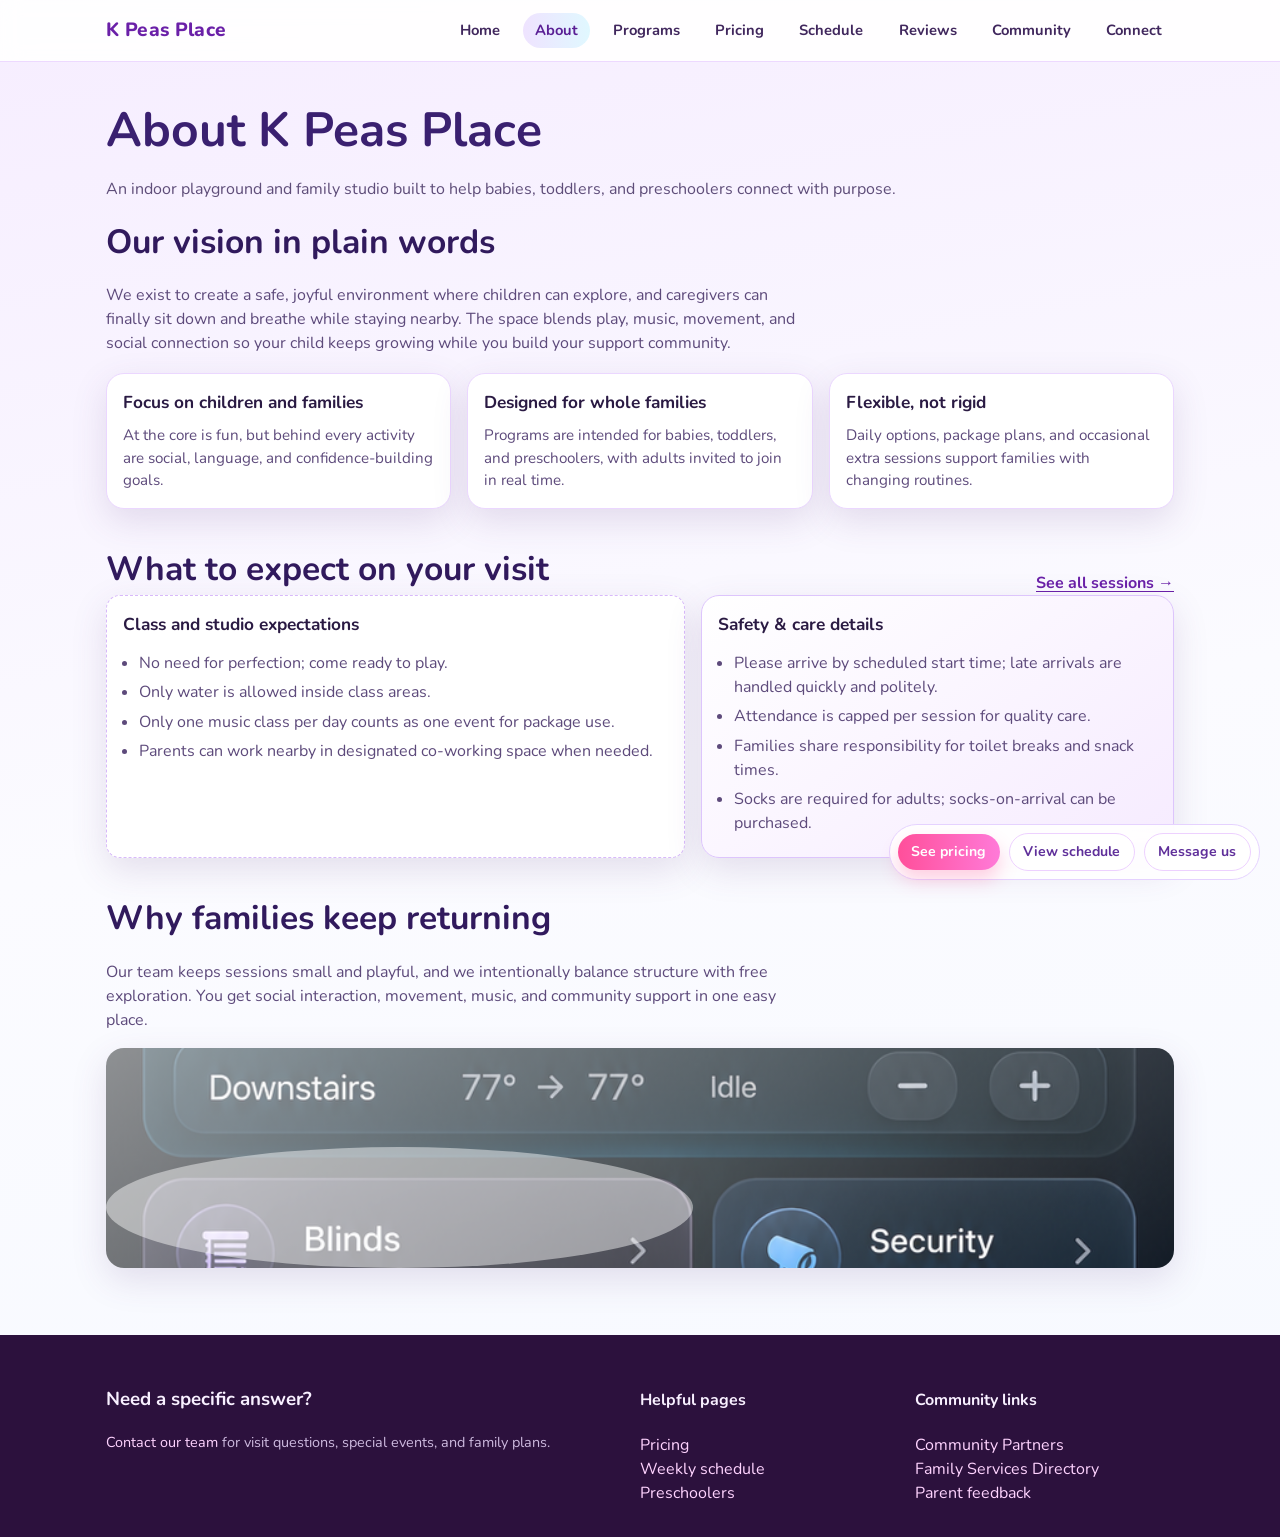
==== about.html @ 3c0518fa "Create redesigned K Peas Place site" ====
<!DOCTYPE html>
<html lang="en">
<head>
  <meta charset="UTF-8" />
  <meta name="viewport" content="width=device-width, initial-scale=1.0" />
  <title>About K Peas Place</title>
  <link rel="preconnect" href="https://fonts.googleapis.com" />
  <link rel="preconnect" href="https://fonts.gstatic.com" crossorigin />
  <link href="https://fonts.googleapis.com/css2?family=Nunito:wght@400;600;700;800&family=Poppins:wght@500;700;800&display=swap" rel="stylesheet" />
  <link rel="stylesheet" href="styles.css" />
</head>
<body>
  <header class="site-header">
    <div class="nav-shell">
      <a class="brand" href="index.html">K Peas Place</a>
      <button id="menu-toggle" class="nav-toggle" type="button" aria-expanded="false" aria-controls="main-nav">Menu</button>
      <nav id="main-nav" class="main-nav" aria-label="Main navigation">
        <ul>
          <li><a href="index.html">Home</a></li>
          <li><a href="about.html" aria-current="page">About</a></li>
          <li><a href="programs.html">Programs</a></li>
          <li><a href="pricing.html">Pricing</a></li>
          <li><a href="programs.html#schedule">Schedule</a></li>
          <li><a href="reviews.html">Reviews</a></li>
          <li><a href="community.html">Community</a></li>
          <li><a href="connect.html">Connect</a></li>
        </ul>
      </nav>
    </div>
  </header>

  <div class="page-head">
    <h1>About K Peas Place</h1>
    <p>An indoor playground and family studio built to help babies, toddlers, and preschoolers connect with purpose.</p>
  </div>

  <main>
    <section class="section">
      <h2>Our vision in plain words</h2>
      <p>
        We exist to create a safe, joyful environment where children can explore, and caregivers can
        finally sit down and breathe while staying nearby. The space blends play, music, movement, and
        social connection so your child keeps growing while you build your support community.
      </p>
      <div class="card-grid">
        <article class="card">
          <h3>Focus on children and families</h3>
          <p>At the core is fun, but behind every activity are social, language, and confidence-building goals.</p>
        </article>
        <article class="card">
          <h3>Designed for whole families</h3>
          <p>Programs are intended for babies, toddlers, and preschoolers, with adults invited to join in real time.</p>
        </article>
        <article class="card">
          <h3>Flexible, not rigid</h3>
          <p>Daily options, package plans, and occasional extra sessions support families with changing routines.</p>
        </article>
      </div>
    </section>

    <section class="section" id="safety">
      <div class="section-title-row">
        <h2>What to expect on your visit</h2>
        <a href="programs.html">See all sessions →</a>
      </div>
      <div class="grid-2">
        <div class="card contact-mini">
          <h3>Class and studio expectations</h3>
          <ul class="benefit-list">
            <li>No need for perfection; come ready to play.</li>
            <li>Only water is allowed inside class areas.</li>
            <li>Only one music class per day counts as one event for package use.</li>
            <li>Parents can work nearby in designated co-working space when needed.</li>
          </ul>
        </div>
        <div class="card form-box">
          <h3>Safety & care details</h3>
          <ul class="benefit-list">
            <li>Please arrive by scheduled start time; late arrivals are handled quickly and politely.</li>
            <li>Attendance is capped per session for quality care.</li>
            <li>Families share responsibility for toilet breaks and snack times.</li>
            <li>Socks are required for adults; socks-on-arrival can be purchased.</li>
          </ul>
        </div>
      </div>
    </section>

    <section class="section">
      <h2>Why families keep returning</h2>
      <p>
        Our team keeps sessions small and playful, and we intentionally balance structure with free exploration.
        You get social interaction, movement, music, and community support in one easy place.
      </p>
      <div class="hero-visual muted"></div>
    </section>
  </main>

  <footer class="site-footer">
    <div class="content">
      <div>
        <h3>Need a specific answer?</h3>
        <p class="footer-note"><a href="connect.html">Contact our team</a> for visit questions, special events, and family plans.</p>
      </div>
      <div>
        <h4>Helpful pages</h4>
        <a href="pricing.html">Pricing</a><br />
        <a href="programs.html#schedule">Weekly schedule</a><br />
        <a href="programs.html#classes">Preschoolers</a>
      </div>
      <div>
        <h4>Community links</h4>
        <a href="community.html">Community Partners</a><br />
        <a href="community.html#community-directory">Family Services Directory</a><br />
        <a href="reviews.html">Parent feedback</a>
      </div>
    </div>
  </footer>

  <script src="script.js"></script>
</body>
</html>
---- styles.css ----
:root {
  --bg: #fbfbff;
  --card: #ffffff;
  --text: #2a1a43;
  --muted: #5d4a7b;
  --purple: #6a20a8;
  --hot-pink: #ff4f9a;
  --orange: #ff7a3d;
  --blue: #5dc0ff;
  --mint: #47d7bc;
  --max-width: 1100px;
  --radius: 18px;
  --shadow: 0 12px 35px rgba(95, 63, 129, 0.15);
}

* { box-sizing: border-box; }

html { scroll-behavior: smooth; }
body {
  margin: 0;
  font-family: "Nunito", "Poppins", "Trebuchet MS", Arial, sans-serif;
  color: var(--text);
  background: linear-gradient(170deg, #f6edff 0%, var(--bg) 50%, #f6f9ff 100%);
  line-height: 1.5;
}

a { color: inherit; }

.site-header {
  position: sticky;
  top: 0;
  z-index: 20;
  backdrop-filter: blur(10px);
  background: rgba(255, 255, 255, 0.9);
  border-bottom: 1px solid #edd9ff;
}

.nav-shell {
  max-width: var(--max-width);
  margin: 0 auto;
  padding: 1rem;
  display: flex;
  align-items: center;
  justify-content: space-between;
  gap: 1rem;
}

.brand {
  text-decoration: none;
  font-weight: 800;
  letter-spacing: 0.02em;
  color: var(--purple);
  font-size: 1.2rem;
}

.main-nav ul {
  display: flex;
  gap: 0.7rem;
  margin: 0;
  padding: 0;
  list-style: none;
  flex-wrap: wrap;
}

.main-nav a {
  text-decoration: none;
  color: #40275d;
  padding: 0.45rem 0.75rem;
  border-radius: 999px;
  font-weight: 700;
  font-size: 0.92rem;
}

.main-nav a:hover,
.main-nav a:focus-visible,
.main-nav a[aria-current="page"] {
  background: linear-gradient(90deg, #efe3ff, #e0f8ff);
  color: #5a1f95;
}

.nav-toggle {
  display: none;
  border: none;
  background: #fff;
  border: 1px solid #d9bfff;
  padding: 0.4rem 0.65rem;
  border-radius: 10px;
}

.hero {
  max-width: var(--max-width);
  margin: 0 auto;
  padding: 3.5rem 1rem 2.2rem;
  display: grid;
  grid-template-columns: 1.05fr 1fr;
  gap: 2rem;
  align-items: center;
}

.hero-copy h1 {
  margin: 0;
  font-size: clamp(2rem, 6vw, 3.6rem);
  line-height: 1.05;
  color: #331b5e;
}

.hero-copy p {
  margin: 1.2rem 0 1.6rem;
  color: var(--muted);
  max-width: 55ch;
  font-size: 1.06rem;
}

.hero-visual {
  min-height: 320px;
  border-radius: var(--radius);
  --hero-surface: url("assets/images/hero-main.png");
  background:
    linear-gradient(145deg, rgba(255, 255, 255, 0.55), rgba(255, 255, 255, 0.05)),
    var(--hero-surface) center / cover no-repeat;
  box-shadow: var(--shadow);
  position: relative;
  overflow: hidden;
}

.hero-visual::after {
  content: "";
  position: absolute;
  left: 0;
  right: 0;
  bottom: 0;
  width: 55%;
  height: 55%;
  border-radius: 50%;
  background: rgba(255, 255, 255, 0.45);
}

.hero-visual.muted {
  min-height: 220px;
}

.hero-actions {
  display: flex;
  flex-wrap: wrap;
  gap: 0.8rem;
  margin-top: 1.2rem;
}

.button {
  text-decoration: none;
  font-weight: 700;
  border-radius: 999px;
  padding: 0.7rem 1rem;
  display: inline-block;
}

.button.primary {
  background: linear-gradient(90deg, var(--hot-pink), #ff7ad8);
  color: #fff;
  box-shadow: 0 10px 18px rgba(255, 85, 151, 0.28);
}

.button.secondary {
  background: #fff;
  color: #5f2f9a;
  border: 1px solid #d9a9ff;
}

.hero-badges {
  margin-top: 1.4rem;
  display: grid;
  gap: 0.7rem;
}

.hero-badges span {
  display: inline-flex;
  align-items: center;
  gap: 0.6rem;
  border-radius: 999px;
  background: linear-gradient(90deg, #fff3fb, #eaf9ff);
  border: 1px solid #efd6ff;
  padding: 0.45rem 0.75rem;
  font-size: 0.9rem;
  width: fit-content;
}

.section {
  max-width: var(--max-width);
  margin: 0 auto;
  padding: 0 1rem 2.2rem;
}

.section h2 {
  margin: 0;
  font-size: clamp(1.5rem, 3vw, 2.1rem);
  color: #311a5d;
}

.section p {
  color: var(--muted);
  max-width: 70ch;
}

.quick-grid,
.card-grid {
  margin-top: 1.1rem;
  display: grid;
  gap: 1rem;
  grid-template-columns: repeat(3, minmax(0, 1fr));
}

.card,
.program-card,
.testimonial,
.faq-card {
  border-radius: var(--radius);
  border: 1px solid #ebd7ff;
  background: var(--card);
  padding: 1rem;
  box-shadow: var(--shadow);
}

.card strong,
.program-card strong {
  color: #3f1c71;
}

.card p,
.program-card p {
  margin: 0.5rem 0 0;
  font-size: 0.95rem;
}

.card h3 {
  margin: 0;
  font-size: 1.08rem;
}

.section-title-row {
  display: flex;
  justify-content: space-between;
  align-items: end;
  gap: 0.8rem;
  flex-wrap: wrap;
}

.section-title-row a {
  font-weight: 700;
  color: var(--purple);
  text-underline-offset: 3px;
}

.price-strip {
  margin-top: 1.3rem;
  padding: 1.1rem;
  border-radius: 14px;
  background: linear-gradient(90deg, #ffe6f4, #e7f5ff);
  border: 1px solid #f4d6f1;
  color: #4f2a88;
  display: grid;
  gap: .55rem;
}

.price-strip strong {
  color: #5a1b84;
}

.page-head {
  padding: 2rem 1rem 1rem;
  max-width: var(--max-width);
  margin: 0 auto;
}

.page-head h1 {
  margin: 0;
  color: #3a2070;
  font-size: clamp(2rem, 4vw, 3rem);
}

.page-head p {
  margin: 0.7rem 0 0;
  color: #5e4d79;
}

.grid-2 {
  display: grid;
  gap: 1rem;
  grid-template-columns: 1.1fr 0.9fr;
}

.benefit-list {
  margin: 0.8rem 0 0;
  padding-left: 1rem;
  color: var(--muted);
}

.benefit-list li {
  margin: 0.35rem 0;
}

.page-grid {
  display: grid;
  gap: 1rem;
  grid-template-columns: repeat(2, minmax(0, 1fr));
}

.program-card h3,
.faq-card h3,
.testimonial h3 {
  margin: 0;
  font-size: 1.05rem;
}

.program-card ul,
.program-card p {
  color: var(--muted);
}

.program-card ul {
  padding-left: 1.2rem;
}

.program-card li {
  margin: 0.4rem 0;
}

.table-shell {
  overflow: auto;
  border-radius: var(--radius);
  border: 1px solid #e4d1ff;
  background: white;
}

table {
  width: 100%;
  border-collapse: collapse;
  font-size: 0.95rem;
}

th, td {
  padding: 0.75rem;
  border-bottom: 1px solid #f1e5ff;
  text-align: left;
}

th {
  background: #f8efff;
  color: #412566;
}

.schedule-note {
  margin-top: .5rem;
  font-size: 0.9rem;
  color: #6a4a89;
}

.form-box {
  background: linear-gradient(145deg, #fff, #f6ebff);
  border: 1px solid #ddc5fc;
}

input, textarea {
  width: 100%;
  border: 1px solid #dac2f3;
  border-radius: 10px;
  padding: 0.65rem;
  margin-top: 0.4rem;
  font: inherit;
}

label {
  display: block;
  margin-bottom: 0.9rem;
  color: #4b2f75;
  font-weight: 600;
}

.site-footer {
  margin-top: 2rem;
  background: #2c113d;
  color: #f8f0ff;
}

.site-footer .content {
  max-width: var(--max-width);
  margin: 0 auto;
  padding: 2rem 1rem;
  display: grid;
  gap: 1rem;
  grid-template-columns: 2fr 1fr 1fr;
}

.site-footer a { color: #ffd4ff; text-decoration: none; }
.site-footer a:hover { text-decoration: underline; }

.floating-quick-actions {
  position: fixed;
  right: 1.25rem;
  bottom: 1.25rem;
  display: flex;
  gap: 0.55rem;
  z-index: 40;
  justify-content: flex-end;
  align-items: center;
  background: rgba(255, 255, 255, 0.9);
  border: 1px solid #e5d2ff;
  border-radius: 999px;
  padding: 0.5rem;
  backdrop-filter: blur(8px);
}

.floating-quick-actions .button {
  margin: 0;
  font-size: 0.88rem;
  padding: 0.48rem 0.85rem;
}

.floating-quick-actions .button.secondary {
  border-color: #edd1ff;
}

.footer-note {
  font-size: 0.9rem;
  color: #cdbadf;
}

@media (max-width: 920px) {
  .main-nav {
    display: none;
    position: absolute;
    right: 1rem;
    top: 68px;
    background: #fff;
    border-radius: 14px;
    padding: 0.7rem;
    box-shadow: var(--shadow);
    border: 1px solid #e8d5ff;
  }

  .main-nav ul {
    flex-direction: column;
    gap: 0.2rem;
    min-width: 190px;
  }

  .nav-toggle {
    display: inline-block;
  }

  .hero { grid-template-columns: 1fr; }
  .hero-visual { min-height: 280px; order: -1; }
  .quick-grid,
  .card-grid,
  .page-grid,
  .grid-2 {
    grid-template-columns: 1fr;
  }

  .site-footer .content { grid-template-columns: 1fr; }
}

.nav-open .main-nav {
  display: block;
}

.summary {
  background: #fff2fc;
  border-left: 4px solid #ff71bf;
  padding: 0.7rem 1rem;
  border-radius: 8px;
  color: #4b2c76;
}

.stacked-grid {
  margin-top: 1rem;
}

.section-cta-gap {
  margin-top: .8rem;
}

.contact-mini,
.content-note {
  background: #fff;
  padding: 1rem;
  border-radius: 14px;
  border: 1px dashed #d8b9fa;
}

.contact-mini .button.primary {
  margin-top: 0.55rem;
}

.cta-inline {
  display: inline-flex;
  align-items: center;
  gap: 0.4rem;
  margin: 0.4rem 0.5rem 0 0;
}

.cta-inline .button {
  margin: 0;
}

@media (max-width: 720px) {
  .floating-quick-actions {
    left: 0.75rem;
    right: 0.75rem;
    justify-content: center;
    border-radius: 14px;
    width: calc(100% - 1.5rem);
  }
}
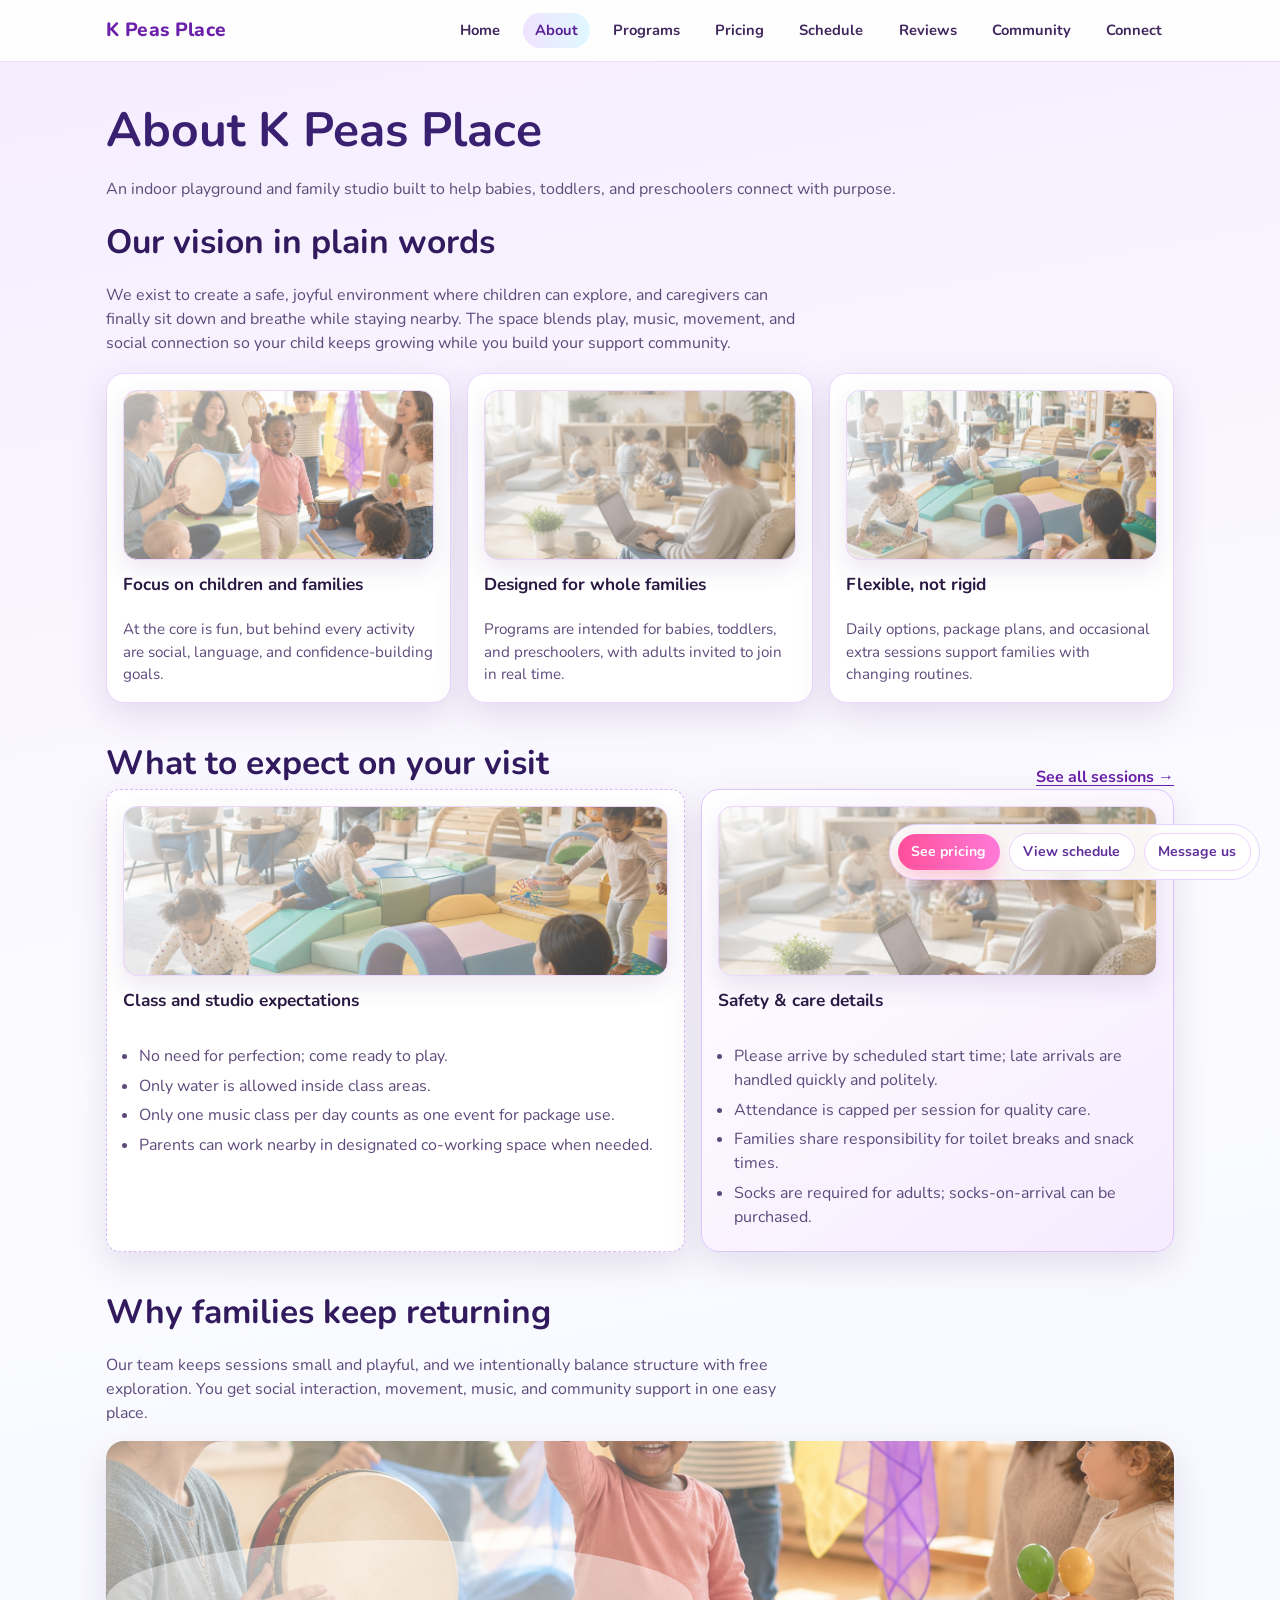
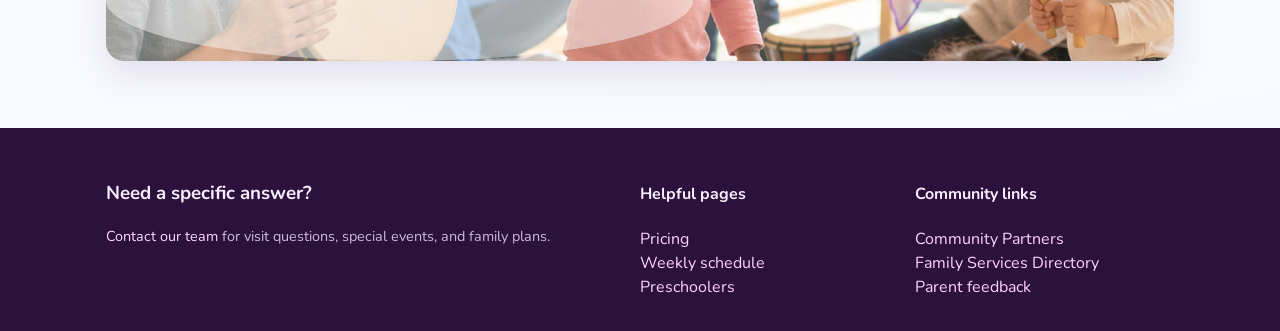
==== commit 1b32d6eb: "Refresh K Peas pages with cleaner structure and generated imagery" ====
--- a/about.html
+++ b/about.html
@@ -43,15 +43,18 @@
         social connection so your child keeps growing while you build your support community.
       </p>
       <div class="card-grid">
-        <article class="card">
+        <article class="card media-card">
+          <div class="media-card-media" style="--media-image:url('assets/images/music-class-tile.png')"></div>
           <h3>Focus on children and families</h3>
           <p>At the core is fun, but behind every activity are social, language, and confidence-building goals.</p>
         </article>
-        <article class="card">
+        <article class="card media-card">
+          <div class="media-card-media" style="--media-image:url('assets/images/coworking-tile.png')"></div>
           <h3>Designed for whole families</h3>
           <p>Programs are intended for babies, toddlers, and preschoolers, with adults invited to join in real time.</p>
         </article>
-        <article class="card">
+        <article class="card media-card">
+          <div class="media-card-media" style="--media-image:url('assets/images/open-play-tile.png')"></div>
           <h3>Flexible, not rigid</h3>
           <p>Daily options, package plans, and occasional extra sessions support families with changing routines.</p>
         </article>
@@ -64,7 +67,8 @@
         <a href="programs.html">See all sessions →</a>
       </div>
       <div class="grid-2">
-        <div class="card contact-mini">
+        <div class="card contact-mini media-card">
+          <div class="media-card-media" style="--media-image:url('assets/images/open-play-tile.png')"></div>
           <h3>Class and studio expectations</h3>
           <ul class="benefit-list">
             <li>No need for perfection; come ready to play.</li>
@@ -73,7 +77,8 @@
             <li>Parents can work nearby in designated co-working space when needed.</li>
           </ul>
         </div>
-        <div class="card form-box">
+        <div class="card form-box media-card">
+          <div class="media-card-media" style="--media-image:url('assets/images/coworking-tile.png')"></div>
           <h3>Safety & care details</h3>
           <ul class="benefit-list">
             <li>Please arrive by scheduled start time; late arrivals are handled quickly and politely.</li>
@@ -91,7 +96,7 @@
         Our team keeps sessions small and playful, and we intentionally balance structure with free exploration.
         You get social interaction, movement, music, and community support in one easy place.
       </p>
-      <div class="hero-visual muted"></div>
+      <div class="hero-visual muted hero-visual--music-class"></div>
     </section>
   </main>
 
--- a/styles.css
+++ b/styles.css
@@ -114,13 +114,29 @@
 .hero-visual {
   min-height: 320px;
   border-radius: var(--radius);
-  --hero-surface: url("assets/images/hero-main.png");
+  --hero-surface: url("assets/images/hero-main-v2.png");
   background:
     linear-gradient(145deg, rgba(255, 255, 255, 0.55), rgba(255, 255, 255, 0.05)),
     var(--hero-surface) center / cover no-repeat;
   box-shadow: var(--shadow);
   position: relative;
   overflow: hidden;
+}
+
+.hero-visual--open-play {
+  --hero-surface: url("assets/images/open-play-tile.png");
+}
+
+.hero-visual--music-class {
+  --hero-surface: url("assets/images/music-class-tile.png");
+}
+
+.hero-visual--birthday {
+  --hero-surface: url("assets/images/birthday-party-tile.png");
+}
+
+.hero-visual--coworking {
+  --hero-surface: url("assets/images/coworking-tile.png");
 }
 
 .hero-visual::after {
@@ -229,6 +245,22 @@
 .program-card p {
   margin: 0.5rem 0 0;
   font-size: 0.95rem;
+}
+
+.media-card {
+  display: flex;
+  flex-direction: column;
+  gap: 0.75rem;
+}
+
+.media-card-media {
+  min-height: 170px;
+  border-radius: 14px;
+  border: 1px solid #ebd7ff;
+  background:
+    linear-gradient(130deg, rgba(255, 255, 255, 0.72), rgba(255, 255, 255, 0.18)),
+    var(--media-image) center / cover no-repeat;
+  box-shadow: 0 10px 24px rgba(95, 63, 129, 0.12);
 }
 
 .card h3 {
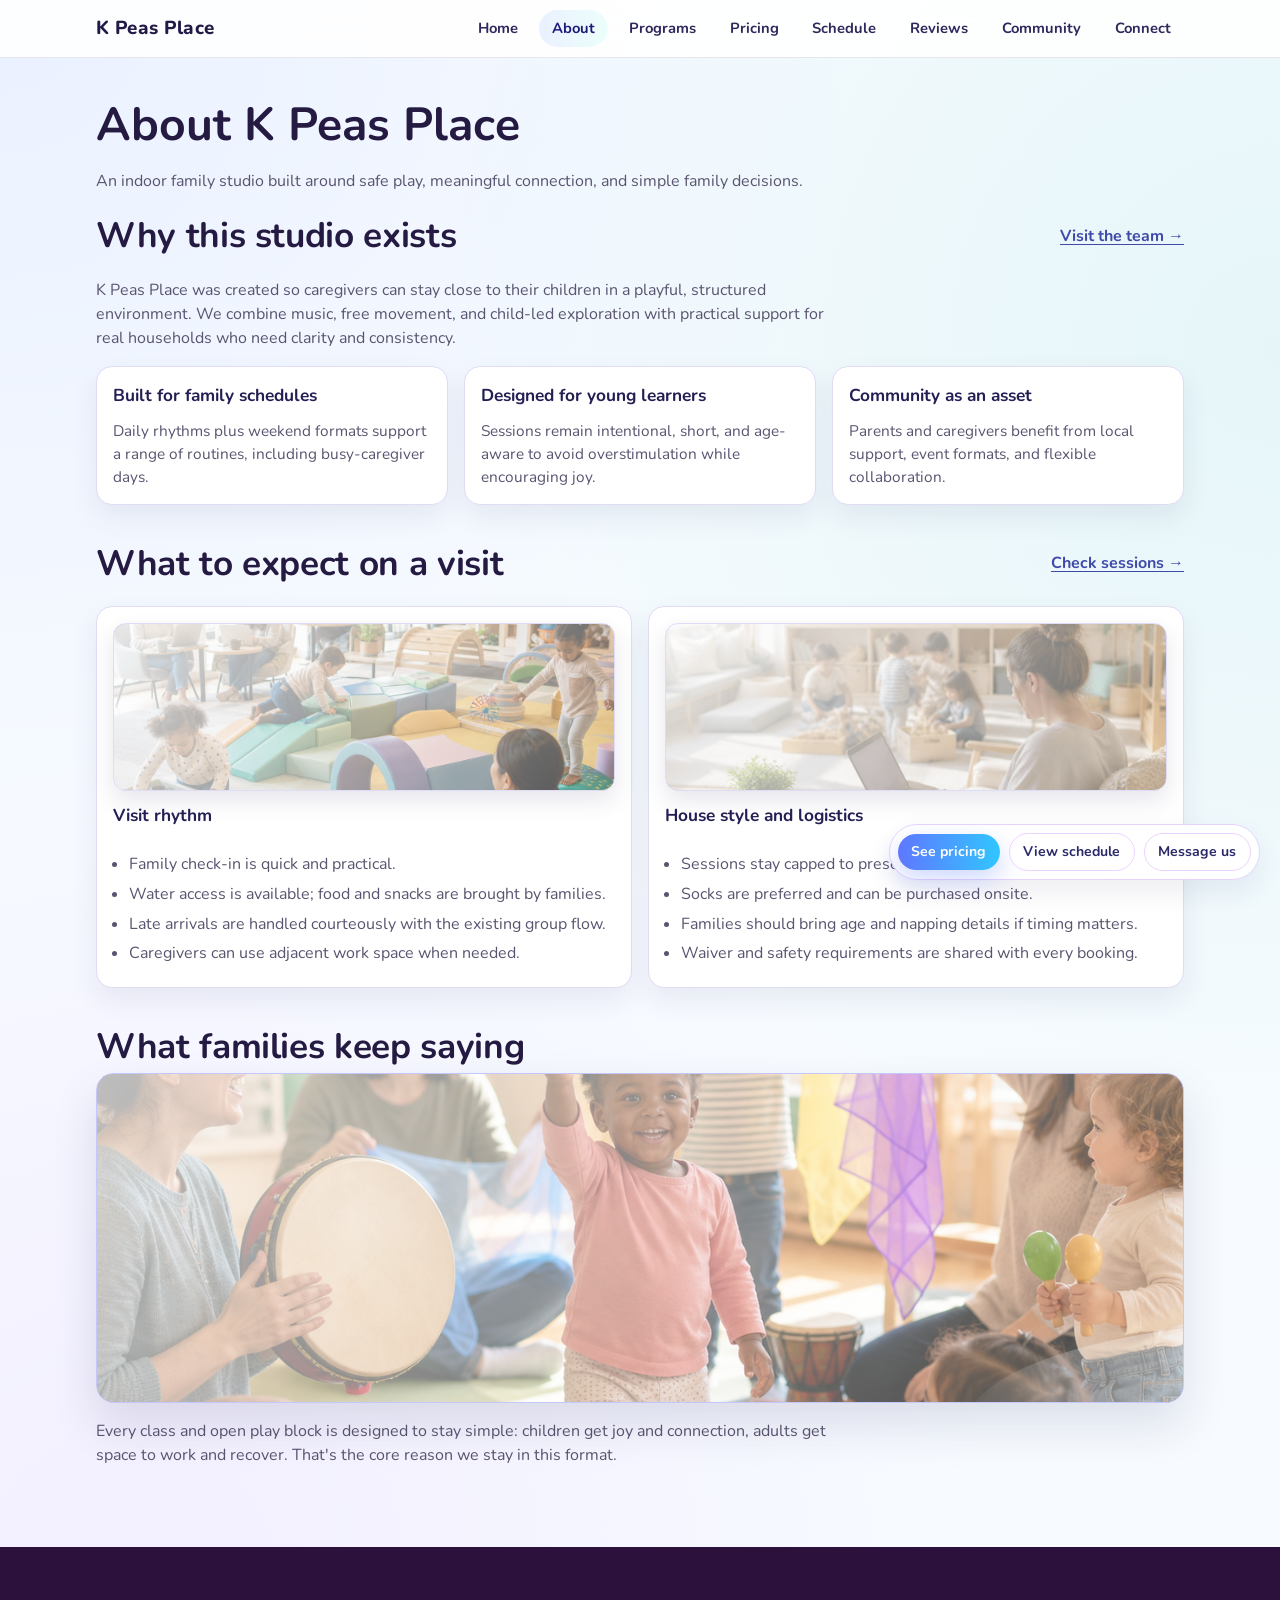
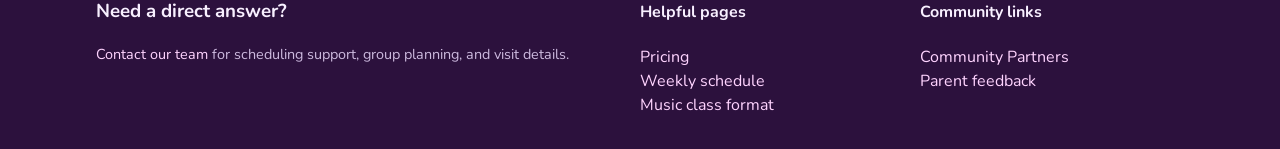
==== commit 7010f13c: "feat: redesign k-peas pages with premium UI and cleaner info hierarchy" ====
--- a/about.html
+++ b/about.html
@@ -31,91 +31,90 @@
 
   <div class="page-head">
     <h1>About K Peas Place</h1>
-    <p>An indoor playground and family studio built to help babies, toddlers, and preschoolers connect with purpose.</p>
+    <p>An indoor family studio built around safe play, meaningful connection, and simple family decisions.</p>
   </div>
 
   <main>
     <section class="section">
-      <h2>Our vision in plain words</h2>
+      <div class="section-title-row">
+        <h2>Why this studio exists</h2>
+        <a href="connect.html">Visit the team →</a>
+      </div>
       <p>
-        We exist to create a safe, joyful environment where children can explore, and caregivers can
-        finally sit down and breathe while staying nearby. The space blends play, music, movement, and
-        social connection so your child keeps growing while you build your support community.
+        K Peas Place was created so caregivers can stay close to their children in a playful,
+        structured environment. We combine music, free movement, and child-led exploration with
+        practical support for real households who need clarity and consistency.
       </p>
-      <div class="card-grid">
-        <article class="card media-card">
-          <div class="media-card-media" style="--media-image:url('assets/images/music-class-tile.png')"></div>
-          <h3>Focus on children and families</h3>
-          <p>At the core is fun, but behind every activity are social, language, and confidence-building goals.</p>
+      <div class="proof-grid">
+        <article class="card">
+          <h3>Built for family schedules</h3>
+          <p>Daily rhythms plus weekend formats support a range of routines, including busy-caregiver days.</p>
         </article>
-        <article class="card media-card">
-          <div class="media-card-media" style="--media-image:url('assets/images/coworking-tile.png')"></div>
-          <h3>Designed for whole families</h3>
-          <p>Programs are intended for babies, toddlers, and preschoolers, with adults invited to join in real time.</p>
+        <article class="card">
+          <h3>Designed for young learners</h3>
+          <p>Sessions remain intentional, short, and age-aware to avoid overstimulation while encouraging joy.</p>
         </article>
-        <article class="card media-card">
-          <div class="media-card-media" style="--media-image:url('assets/images/open-play-tile.png')"></div>
-          <h3>Flexible, not rigid</h3>
-          <p>Daily options, package plans, and occasional extra sessions support families with changing routines.</p>
+        <article class="card">
+          <h3>Community as an asset</h3>
+          <p>Parents and caregivers benefit from local support, event formats, and flexible collaboration.</p>
         </article>
       </div>
     </section>
 
     <section class="section" id="safety">
       <div class="section-title-row">
-        <h2>What to expect on your visit</h2>
-        <a href="programs.html">See all sessions →</a>
+        <h2>What to expect on a visit</h2>
+        <a href="programs.html">Check sessions →</a>
       </div>
       <div class="grid-2">
-        <div class="card contact-mini media-card">
+        <article class="card media-card">
           <div class="media-card-media" style="--media-image:url('assets/images/open-play-tile.png')"></div>
-          <h3>Class and studio expectations</h3>
+          <h3>Visit rhythm</h3>
           <ul class="benefit-list">
-            <li>No need for perfection; come ready to play.</li>
-            <li>Only water is allowed inside class areas.</li>
-            <li>Only one music class per day counts as one event for package use.</li>
-            <li>Parents can work nearby in designated co-working space when needed.</li>
+            <li>Family check-in is quick and practical.</li>
+            <li>Water access is available; food and snacks are brought by families.</li>
+            <li>Late arrivals are handled courteously with the existing group flow.</li>
+            <li>Caregivers can use adjacent work space when needed.</li>
           </ul>
-        </div>
-        <div class="card form-box media-card">
+        </article>
+        <article class="card media-card">
           <div class="media-card-media" style="--media-image:url('assets/images/coworking-tile.png')"></div>
-          <h3>Safety & care details</h3>
+          <h3>House style and logistics</h3>
           <ul class="benefit-list">
-            <li>Please arrive by scheduled start time; late arrivals are handled quickly and politely.</li>
-            <li>Attendance is capped per session for quality care.</li>
-            <li>Families share responsibility for toilet breaks and snack times.</li>
-            <li>Socks are required for adults; socks-on-arrival can be purchased.</li>
+            <li>Sessions stay capped to preserve a calm class environment.</li>
+            <li>Socks are preferred and can be purchased onsite.</li>
+            <li>Families should bring age and napping details if timing matters.</li>
+            <li>Waiver and safety requirements are shared with every booking.</li>
           </ul>
-        </div>
+        </article>
       </div>
     </section>
 
     <section class="section">
-      <h2>Why families keep returning</h2>
+      <h2>What families keep saying</h2>
+      <div class="hero-visual hero-visual--music-class" aria-hidden="true"></div>
       <p>
-        Our team keeps sessions small and playful, and we intentionally balance structure with free exploration.
-        You get social interaction, movement, music, and community support in one easy place.
+        Every class and open play block is designed to stay simple: children get joy and connection,
+        adults get space to work and recover. That's the core reason we stay in this format.
       </p>
-      <div class="hero-visual muted hero-visual--music-class"></div>
     </section>
   </main>
 
   <footer class="site-footer">
     <div class="content">
       <div>
-        <h3>Need a specific answer?</h3>
-        <p class="footer-note"><a href="connect.html">Contact our team</a> for visit questions, special events, and family plans.</p>
+        <h3>Need a direct answer?</h3>
+        <p class="footer-note"><a href="connect.html">Contact our team</a> for scheduling support, group planning, and visit details.</p>
       </div>
       <div>
         <h4>Helpful pages</h4>
         <a href="pricing.html">Pricing</a><br />
         <a href="programs.html#schedule">Weekly schedule</a><br />
-        <a href="programs.html#classes">Preschoolers</a>
+        <a href="programs.html#classes">Music class format</a>
       </div>
       <div>
         <h4>Community links</h4>
         <a href="community.html">Community Partners</a><br />
-        <a href="community.html#community-directory">Family Services Directory</a><br />
         <a href="reviews.html">Parent feedback</a>
       </div>
     </div>
--- a/styles.css
+++ b/styles.css
@@ -1,44 +1,60 @@
 :root {
-  --bg: #fbfbff;
+  --bg: #f7fbff;
   --card: #ffffff;
-  --text: #2a1a43;
-  --muted: #5d4a7b;
-  --purple: #6a20a8;
-  --hot-pink: #ff4f9a;
-  --orange: #ff7a3d;
-  --blue: #5dc0ff;
-  --mint: #47d7bc;
-  --max-width: 1100px;
+  --text: #16122c;
+  --muted: #5a5470;
+  --ink: #251b42;
+  --blue: #4b73ff;
+  --teal: #14b9a8;
+  --sun: #ff9051;
+  --magenta: #bf63ff;
+  --green: #34c58f;
+  --max-width: 1120px;
   --radius: 18px;
-  --shadow: 0 12px 35px rgba(95, 63, 129, 0.15);
-}
-
-* { box-sizing: border-box; }
-
-html { scroll-behavior: smooth; }
+  --shadow-soft: 0 12px 28px rgba(36, 39, 85, 0.08);
+  --shadow-strong: 0 22px 46px rgba(35, 39, 88, 0.13);
+}
+
+* {
+  box-sizing: border-box;
+}
+
+html {
+  scroll-behavior: smooth;
+}
+
 body {
   margin: 0;
-  font-family: "Nunito", "Poppins", "Trebuchet MS", Arial, sans-serif;
+  font-family: "Nunito", "Poppins", "Segoe UI", Arial, sans-serif;
   color: var(--text);
-  background: linear-gradient(170deg, #f6edff 0%, var(--bg) 50%, #f6f9ff 100%);
   line-height: 1.5;
-}
-
-a { color: inherit; }
+  background: radial-gradient(circle at 0% 0%, rgba(80, 116, 255, 0.08), transparent 40%),
+    radial-gradient(circle at 100% 20%, rgba(20, 185, 168, 0.08), transparent 45%),
+    radial-gradient(circle at 10% 90%, rgba(191, 99, 255, 0.08), transparent 45%),
+    var(--bg);
+}
+
+a {
+  color: inherit;
+}
 
 .site-header {
   position: sticky;
   top: 0;
-  z-index: 20;
-  backdrop-filter: blur(10px);
-  background: rgba(255, 255, 255, 0.9);
-  border-bottom: 1px solid #edd9ff;
+  z-index: 80;
+  background: color-mix(in oklab, white 88%, transparent);
+  backdrop-filter: blur(12px);
+  border-bottom: 1px solid rgba(95, 86, 128, 0.15);
+}
+
+.site-header.scrolled {
+  box-shadow: 0 10px 20px rgba(33, 22, 79, 0.08);
 }
 
 .nav-shell {
   max-width: var(--max-width);
   margin: 0 auto;
-  padding: 1rem;
+  padding: 0.9rem 1rem;
   display: flex;
   align-items: center;
   justify-content: space-between;
@@ -49,295 +65,592 @@
   text-decoration: none;
   font-weight: 800;
   letter-spacing: 0.02em;
-  color: var(--purple);
-  font-size: 1.2rem;
+  color: #221a47;
+  font-size: 1.18rem;
+  white-space: nowrap;
 }
 
 .main-nav ul {
   display: flex;
-  gap: 0.7rem;
   margin: 0;
   padding: 0;
   list-style: none;
+  gap: 0.52rem;
   flex-wrap: wrap;
 }
 
 .main-nav a {
   text-decoration: none;
-  color: #40275d;
-  padding: 0.45rem 0.75rem;
+  color: #30285d;
+  padding: 0.52rem 0.8rem;
   border-radius: 999px;
   font-weight: 700;
   font-size: 0.92rem;
+  transition: all 0.2s ease;
 }
 
 .main-nav a:hover,
 .main-nav a:focus-visible,
 .main-nav a[aria-current="page"] {
-  background: linear-gradient(90deg, #efe3ff, #e0f8ff);
-  color: #5a1f95;
+  color: #1f1a7a;
+  background: linear-gradient(92deg, #eaf0ff, #ecfffb);
 }
 
 .nav-toggle {
   display: none;
-  border: none;
-  background: #fff;
-  border: 1px solid #d9bfff;
-  padding: 0.4rem 0.65rem;
+  border: 1px solid #c5ccff;
+  background: white;
   border-radius: 10px;
+  padding: 0.42rem 0.7rem;
+  font-weight: 700;
 }
 
 .hero {
+  margin: 0 auto;
   max-width: var(--max-width);
-  margin: 0 auto;
-  padding: 3.5rem 1rem 2.2rem;
-  display: grid;
-  grid-template-columns: 1.05fr 1fr;
-  gap: 2rem;
+  padding: 2.8rem 1rem 0;
+  display: grid;
+  grid-template-columns: 1.02fr 1fr;
+  gap: 1.8rem;
+  align-items: stretch;
+}
+
+.hero-copy {
+  background: linear-gradient(170deg, rgba(255, 255, 255, 0.7), rgba(255, 255, 255, 0.9));
+  border: 1px solid #e0dff7;
+  border-radius: var(--radius);
+  padding: 1.5rem;
+  box-shadow: var(--shadow-soft);
+}
+
+.eyebrow {
+  display: inline-flex;
   align-items: center;
+  gap: 0.4rem;
+  border-radius: 999px;
+  padding: 0.2rem 0.7rem;
+  font-size: 0.75rem;
+  text-transform: uppercase;
+  letter-spacing: 0.08em;
+  color: #1e6c84;
+  background: #e8fbf8;
+  border: 1px solid #b3efe2;
+  margin: 0 0 0.8rem 0;
 }
 
 .hero-copy h1 {
   margin: 0;
-  font-size: clamp(2rem, 6vw, 3.6rem);
-  line-height: 1.05;
-  color: #331b5e;
+  font-size: clamp(2rem, 5.8vw, 3.4rem);
+  line-height: 1.03;
+  color: var(--ink);
 }
 
 .hero-copy p {
-  margin: 1.2rem 0 1.6rem;
+  margin: 1rem 0 1.3rem;
   color: var(--muted);
-  max-width: 55ch;
-  font-size: 1.06rem;
-}
-
-.hero-visual {
-  min-height: 320px;
-  border-radius: var(--radius);
-  --hero-surface: url("assets/images/hero-main-v2.png");
-  background:
-    linear-gradient(145deg, rgba(255, 255, 255, 0.55), rgba(255, 255, 255, 0.05)),
-    var(--hero-surface) center / cover no-repeat;
-  box-shadow: var(--shadow);
-  position: relative;
-  overflow: hidden;
-}
-
-.hero-visual--open-play {
-  --hero-surface: url("assets/images/open-play-tile.png");
-}
-
-.hero-visual--music-class {
-  --hero-surface: url("assets/images/music-class-tile.png");
-}
-
-.hero-visual--birthday {
-  --hero-surface: url("assets/images/birthday-party-tile.png");
-}
-
-.hero-visual--coworking {
-  --hero-surface: url("assets/images/coworking-tile.png");
-}
-
-.hero-visual::after {
-  content: "";
-  position: absolute;
-  left: 0;
-  right: 0;
-  bottom: 0;
-  width: 55%;
-  height: 55%;
-  border-radius: 50%;
-  background: rgba(255, 255, 255, 0.45);
-}
-
-.hero-visual.muted {
-  min-height: 220px;
+  max-width: 62ch;
+  font-size: 1.04rem;
 }
 
 .hero-actions {
   display: flex;
   flex-wrap: wrap;
-  gap: 0.8rem;
-  margin-top: 1.2rem;
+  gap: 0.75rem;
 }
 
 .button {
   text-decoration: none;
+  display: inline-block;
   font-weight: 700;
   border-radius: 999px;
-  padding: 0.7rem 1rem;
-  display: inline-block;
+  padding: 0.68rem 1rem;
+  transition: transform 0.2s ease, box-shadow 0.2s ease;
 }
 
 .button.primary {
-  background: linear-gradient(90deg, var(--hot-pink), #ff7ad8);
-  color: #fff;
-  box-shadow: 0 10px 18px rgba(255, 85, 151, 0.28);
+  background: linear-gradient(90deg, #5f77ff, #31c6ff);
+  color: white;
+  box-shadow: 0 10px 24px rgba(67, 108, 255, 0.25);
 }
 
 .button.secondary {
+  color: #2a2a6b;
   background: #fff;
-  color: #5f2f9a;
-  border: 1px solid #d9a9ff;
-}
-
-.hero-badges {
-  margin-top: 1.4rem;
-  display: grid;
-  gap: 0.7rem;
-}
-
-.hero-badges span {
-  display: inline-flex;
-  align-items: center;
-  gap: 0.6rem;
-  border-radius: 999px;
-  background: linear-gradient(90deg, #fff3fb, #eaf9ff);
-  border: 1px solid #efd6ff;
-  padding: 0.45rem 0.75rem;
+  border: 1px solid #c5c7f4;
+}
+
+.button:hover,
+.button:focus-visible {
+  transform: translateY(-1px);
+}
+
+.hero-highlight {
+  margin-top: 1rem;
+  display: grid;
+  gap: 0.55rem;
+}
+
+.hero-highlight-item {
+  border: 1px solid #e1ddf8;
+  border-radius: 14px;
+  padding: 0.5rem 0.75rem;
+  background: white;
+  font-size: 0.93rem;
+  color: #3d2f61;
+}
+
+.hero-media-wrap {
+  border-radius: var(--radius);
+  position: relative;
+  display: grid;
+  gap: 0.75rem;
+}
+
+.hero-visual {
+  --hero-surface: url("assets/images/hero-main-v2.png");
+  min-height: 330px;
+  border-radius: var(--radius);
+  border: 1px solid #c4c7fb;
+  background:
+    linear-gradient(130deg, rgba(255, 255, 255, 0.74), rgba(255, 255, 255, 0.25)),
+    var(--hero-surface) center / cover no-repeat;
+  box-shadow: var(--shadow-strong);
+  position: relative;
+  overflow: hidden;
+}
+
+.hero-visual--open-play { --hero-surface: url("assets/images/open-play-tile.png"); }
+.hero-visual--music-class { --hero-surface: url("assets/images/music-class-tile.png"); }
+.hero-visual--birthday { --hero-surface: url("assets/images/birthday-party-tile.png"); }
+.hero-visual--coworking { --hero-surface: url("assets/images/coworking-tile.png"); }
+
+.hero-visual::before {
+  content: "";
+  position: absolute;
+  right: -45%;
+  bottom: -40%;
+  width: 65%;
+  height: 65%;
+  border-radius: 50%;
+  background: radial-gradient(circle, rgba(255, 255, 255, 0.75), rgba(255, 255, 255, 0));
+}
+
+.hero-mini-card {
+  border-radius: 14px;
+  border: 1px solid #d9dafd;
+  background: linear-gradient(145deg, #ffffff, #f4fbff);
+  box-shadow: var(--shadow-soft);
+  padding: 0.85rem 1rem;
+}
+
+.hero-mini-card h3 {
+  margin: 0;
+  font-size: 0.98rem;
+  color: #1f1f63;
+}
+
+.hero-mini-card p {
+  margin: 0.4rem 0 0;
+  color: var(--muted);
   font-size: 0.9rem;
-  width: fit-content;
 }
 
 .section {
   max-width: var(--max-width);
   margin: 0 auto;
-  padding: 0 1rem 2.2rem;
+  padding: 0 1rem 2rem;
 }
 
 .section h2 {
   margin: 0;
-  font-size: clamp(1.5rem, 3vw, 2.1rem);
-  color: #311a5d;
-}
-
+  font-size: clamp(1.65rem, 3vw, 2.2rem);
+  color: var(--ink);
+  letter-spacing: -0.01em;
+}
+
+.section > p,
 .section p {
   color: var(--muted);
-  max-width: 70ch;
-}
-
-.quick-grid,
-.card-grid {
-  margin-top: 1.1rem;
-  display: grid;
-  gap: 1rem;
-  grid-template-columns: repeat(3, minmax(0, 1fr));
-}
-
-.card,
-.program-card,
-.testimonial,
-.faq-card {
-  border-radius: var(--radius);
-  border: 1px solid #ebd7ff;
-  background: var(--card);
-  padding: 1rem;
-  box-shadow: var(--shadow);
-}
-
-.card strong,
-.program-card strong {
-  color: #3f1c71;
-}
-
-.card p,
-.program-card p {
-  margin: 0.5rem 0 0;
-  font-size: 0.95rem;
-}
-
-.media-card {
-  display: flex;
-  flex-direction: column;
-  gap: 0.75rem;
-}
-
-.media-card-media {
-  min-height: 170px;
-  border-radius: 14px;
-  border: 1px solid #ebd7ff;
-  background:
-    linear-gradient(130deg, rgba(255, 255, 255, 0.72), rgba(255, 255, 255, 0.18)),
-    var(--media-image) center / cover no-repeat;
-  box-shadow: 0 10px 24px rgba(95, 63, 129, 0.12);
-}
-
-.card h3 {
-  margin: 0;
-  font-size: 1.08rem;
-}
-
-.section-title-row {
+  max-width: 74ch;
+}
+
+.section-head {
   display: flex;
   justify-content: space-between;
   align-items: end;
   gap: 0.8rem;
   flex-wrap: wrap;
-}
-
-.section-title-row a {
+  margin: 0 0 1rem;
+}
+
+.section-title-row {
+  display: flex;
+  justify-content: space-between;
+  align-items: center;
+  gap: 0.8rem;
+  flex-wrap: wrap;
+  margin-bottom: 1rem;
+}
+
+.section-title-row a,
+.section-head a {
   font-weight: 700;
-  color: var(--purple);
+  color: #3f49a7;
   text-underline-offset: 3px;
 }
 
-.price-strip {
-  margin-top: 1.3rem;
-  padding: 1.1rem;
+.grid-2,
+.page-grid,
+.quick-grid,
+.card-grid,
+.program-grid,
+.proof-grid {
+  display: grid;
+  gap: 1rem;
+  grid-template-columns: repeat(auto-fit, minmax(220px, 1fr));
+}
+
+.card,
+.program-card,
+.testimonial,
+.faq-card,
+.form-box,
+.contact-mini,
+.media-card {
+  border-radius: 16px;
+  border: 1px solid #e0dcf3;
+  background: var(--card);
+  box-shadow: var(--shadow-soft);
+  padding: 1rem;
+}
+
+.card,
+.program-card,
+.testimonial,
+.faq-card {
+  display: flex;
+  flex-direction: column;
+  gap: 0.6rem;
+}
+
+.card h3,
+.program-card h3,
+.faq-card h3,
+.testimonial h3 {
+  margin: 0;
+  color: #231f54;
+  font-size: 1.08rem;
+}
+
+.card p,
+.program-card p,
+.faq-card p,
+.testimonial p {
+  margin: 0;
+  color: var(--muted);
+  font-size: 0.96rem;
+}
+
+.media-card {
+  gap: 0.75rem;
+}
+
+.media-card-media {
+  min-height: 168px;
+  border-radius: 13px;
+  border: 1px solid #dfdcf8;
+  background:
+    linear-gradient(130deg, rgba(255, 255, 255, 0.84), rgba(255, 255, 255, 0.32)),
+    var(--media-image) center / cover no-repeat;
+  box-shadow: 0 10px 22px rgba(56, 50, 101, 0.12);
+}
+
+.media-card ul,
+.benefit-list {
+  margin: 0.4rem 0 0;
+  padding-left: 1rem;
+  color: var(--muted);
+}
+
+.media-card li,
+.benefit-list li {
+  margin: 0.35rem 0;
+}
+
+.stat-grid {
+  margin-top: 1rem;
+  display: grid;
+  grid-template-columns: repeat(auto-fit, minmax(175px, 1fr));
+  gap: 0.75rem;
+}
+
+.stat-card {
+  padding: 1rem;
   border-radius: 14px;
-  background: linear-gradient(90deg, #ffe6f4, #e7f5ff);
-  border: 1px solid #f4d6f1;
-  color: #4f2a88;
-  display: grid;
-  gap: .55rem;
-}
-
-.price-strip strong {
-  color: #5a1b84;
+  border: 1px solid #e3e0f5;
+  background: linear-gradient(175deg, #ffffff, #f6f7ff);
+}
+
+.stat-card strong {
+  display: block;
+  font-size: 1.4rem;
+  color: #1d3c6f;
+}
+
+.stat-card span {
+  color: var(--muted);
+  font-size: 0.9rem;
+}
+
+.proof-strip {
+  margin: 1rem 0;
+  border-radius: 14px;
+  border: 1px solid #dce1ff;
+  background: linear-gradient(90deg, rgba(90, 140, 255, 0.1), rgba(20, 185, 168, 0.1));
+  padding: 1rem;
+  display: grid;
+  gap: 0.4rem;
+}
+
+.proof-strip strong {
+  color: #20206b;
 }
 
 .page-head {
-  padding: 2rem 1rem 1rem;
   max-width: var(--max-width);
   margin: 0 auto;
+  padding: 2rem 1rem 1rem;
 }
 
 .page-head h1 {
   margin: 0;
-  color: #3a2070;
-  font-size: clamp(2rem, 4vw, 3rem);
+  color: var(--ink);
+  font-size: clamp(2rem, 4.6vw, 2.9rem);
 }
 
 .page-head p {
-  margin: 0.7rem 0 0;
-  color: #5e4d79;
-}
-
-.grid-2 {
+  margin: 0.6rem 0 0;
+  color: var(--muted);
+}
+
+.price-strip,
+.schedule-note {
+  border-radius: 14px;
+  background: linear-gradient(90deg, #eef2ff, #e7fffa);
+  border: 1px solid #d5e0fd;
+  color: #2d2f73;
+  padding: 1rem;
+}
+
+.price-strip {
+  margin-top: 1rem;
+  display: grid;
+  gap: 0.45rem;
+}
+
+.price-grid {
+  margin-top: 1rem;
   display: grid;
   gap: 1rem;
-  grid-template-columns: 1.1fr 0.9fr;
-}
-
-.benefit-list {
-  margin: 0.8rem 0 0;
-  padding-left: 1rem;
-  color: var(--muted);
-}
-
-.benefit-list li {
-  margin: 0.35rem 0;
-}
-
-.page-grid {
+  grid-template-columns: repeat(auto-fit, minmax(210px, 1fr));
+}
+
+.price-card {
+  border-radius: 16px;
+  border: 1px solid #dee3fd;
+  background: #fff;
+  padding: 1rem;
+}
+
+.price-card h3 {
+  margin: 0 0 0.35rem;
+  color: #211f4d;
+  font-size: 1.05rem;
+}
+
+.price-card .price {
+  margin: 0;
+  font-size: 1.5rem;
+  color: #1736a7;
+  font-weight: 800;
+}
+
+.price-card p {
+  margin-top: 0.4rem;
+}
+
+.table-shell {
+  overflow: auto;
+  border-radius: var(--radius);
+  border: 1px solid #ddd8f3;
+  background: white;
+  box-shadow: var(--shadow-soft);
+}
+
+table {
+  width: 100%;
+  border-collapse: collapse;
+}
+
+th, td {
+  padding: 0.75rem;
+  border-bottom: 1px solid #f0ecfc;
+  text-align: left;
+}
+
+th {
+  background: #eff3ff;
+  color: #2e2869;
+  font-size: 0.95rem;
+}
+
+td {
+  font-size: 0.95rem;
+  color: #3d3867;
+}
+
+.form-box,
+.hero-cta {
+  background: linear-gradient(170deg, #fff, #f7f9ff);
+}
+
+.summary {
+  border-left: 4px solid var(--blue);
+  background: #eef4ff;
+  border-radius: 8px;
+  color: #2f2d6e;
+  padding: 0.7rem 0.9rem;
+}
+
+.floating-quick-actions {
+  position: fixed;
+  right: 1rem;
+  bottom: 1rem;
+  z-index: 75;
+  display: flex;
+  gap: 0.55rem;
+  background: rgba(255, 255, 255, 0.95);
+  border: 1px solid #d2d8fa;
+  border-radius: 999px;
+  backdrop-filter: blur(12px);
+  padding: 0.42rem;
+  box-shadow: var(--shadow-soft);
+}
+
+.floating-quick-actions .button {
+  font-size: 0.88rem;
+  padding: 0.46rem 0.8rem;
+  margin: 0;
+}
+
+.floating-quick-actions .button.secondary {
+  border-color: #d3dbff;
+}
+
+.site-footer {
+  margin-top: 2rem;
+  background: #231a3f;
+  color: #f4f0ff;
+}
+
+.site-footer .content {
+  max-width: var(--max-width);
+  margin: 0 auto;
+  padding: 2rem 1rem;
   display: grid;
   gap: 1rem;
-  grid-template-columns: repeat(2, minmax(0, 1fr));
-}
-
-.program-card h3,
-.faq-card h3,
+  grid-template-columns: 2fr 1fr 1fr;
+}
+
+.site-footer a {
+  color: #ffd8fa;
+  text-decoration: none;
+}
+
+.site-footer a:hover {
+  text-decoration: underline;
+}
+
+.footer-note {
+  color: #c7bde1;
+  font-size: 0.9rem;
+}
+
+.hero-visual.muted {
+  min-height: 220px;
+}
+
+@media (max-width: 980px) {
+  .hero {
+    grid-template-columns: 1fr;
+  }
+
+  .hero-visual {
+    min-height: 260px;
+    order: -1;
+  }
+
+  .main-nav {
+    display: none;
+    position: absolute;
+    right: 1rem;
+    top: 66px;
+    background: #fff;
+    border-radius: 14px;
+    border: 1px solid #d4d9f8;
+    box-shadow: var(--shadow-soft);
+    padding: 0.65rem;
+  }
+
+  .main-nav ul {
+    flex-direction: column;
+    gap: 0.25rem;
+    min-width: 180px;
+  }
+
+  .nav-toggle {
+    display: inline-block;
+  }
+
+  .site-footer .content,
+  .proof-grid,
+  .grid-2,
+  .page-grid,
+  .quick-grid,
+  .card-grid,
+  .program-grid {
+    grid-template-columns: 1fr;
+  }
+}
+
+.nav-open .main-nav {
+  display: block;
+}
+
+@media (max-width: 560px) {
+  .hero {
+    padding-top: 2rem;
+  }
+
+  .hero-copy,
+  .hero-mini-card {
+    padding: 1rem;
+  }
+
+  .hero-actions,
+  .floating-quick-actions {
+    width: 100%;
+    flex-direction: column;
+  }
+
+  .hero-copy h1 {
+    font-size: clamp(1.85rem, 9vw, 2.8rem);
+  }
+
+  .site-footer .content {
+    padding-bottom: 1.4rem;
+  }
+}
 .testimonial h3 {
   margin: 0;
   font-size: 1.05rem;
